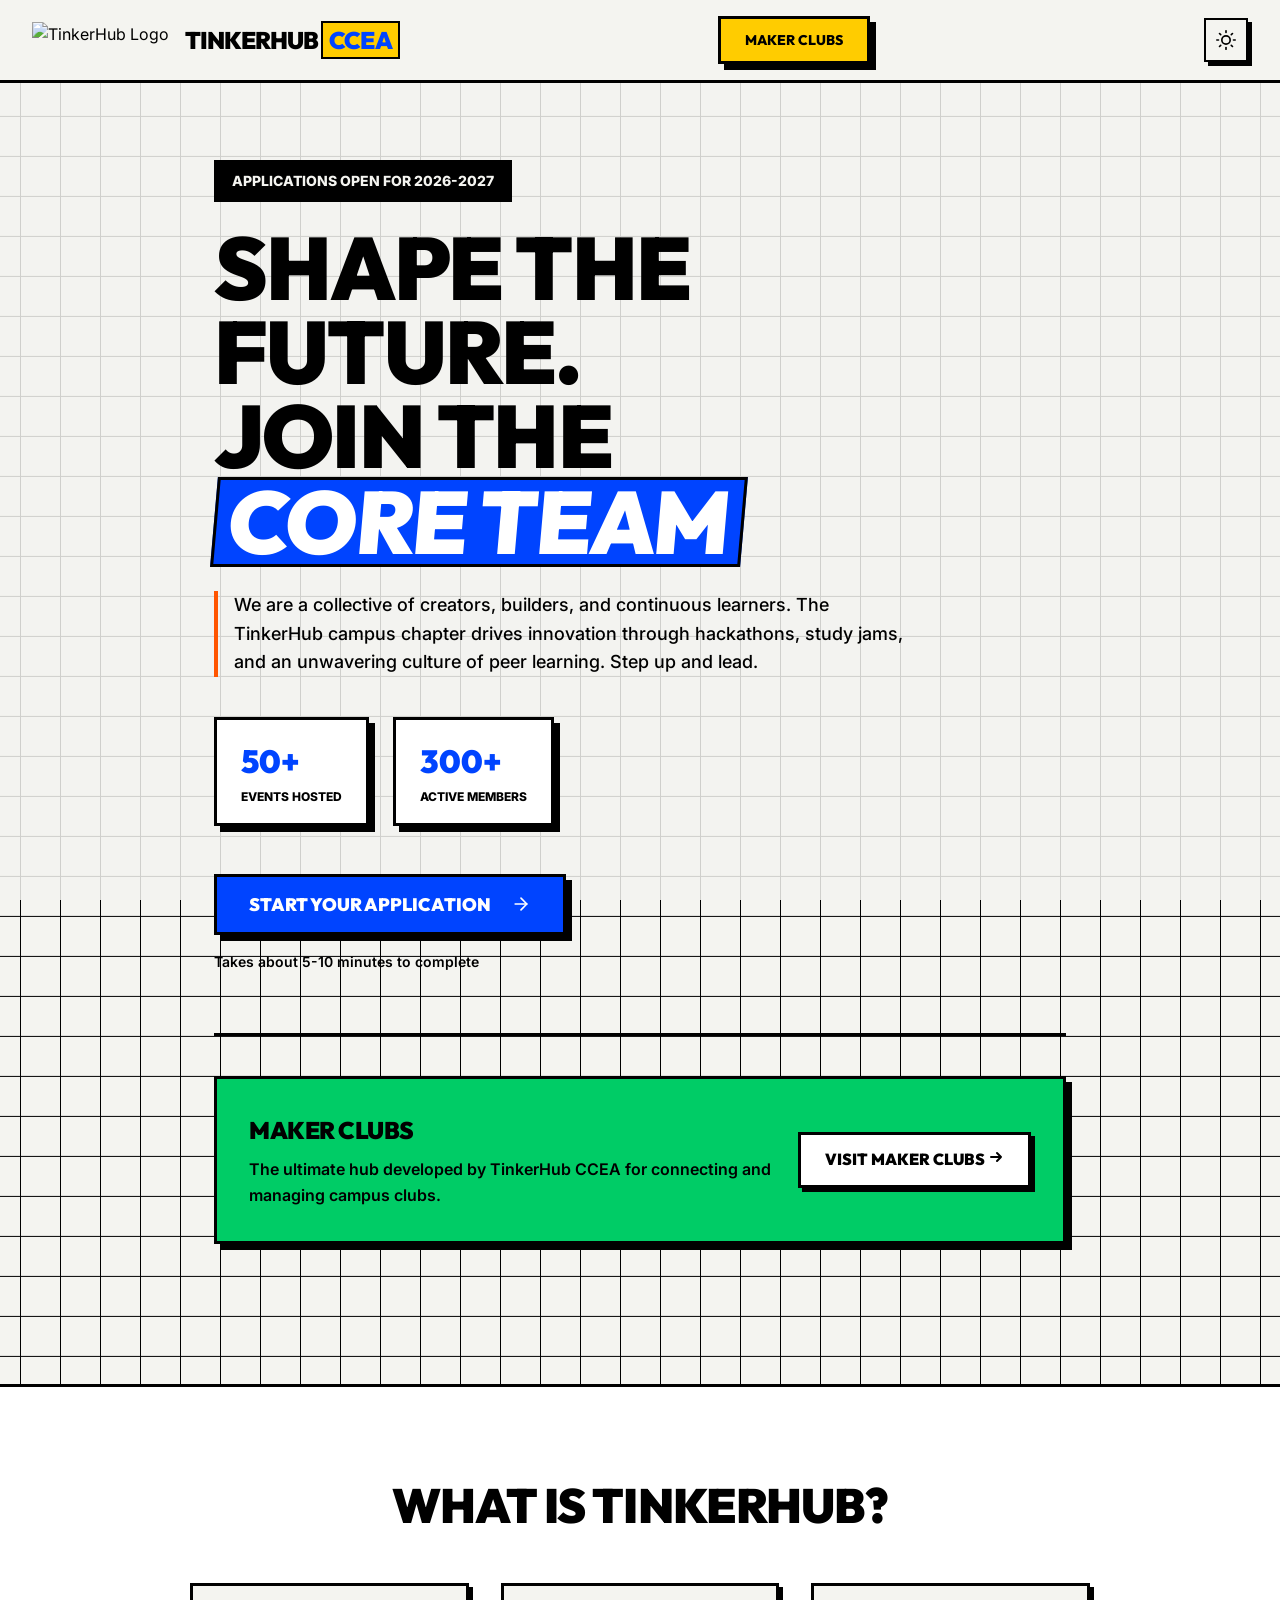
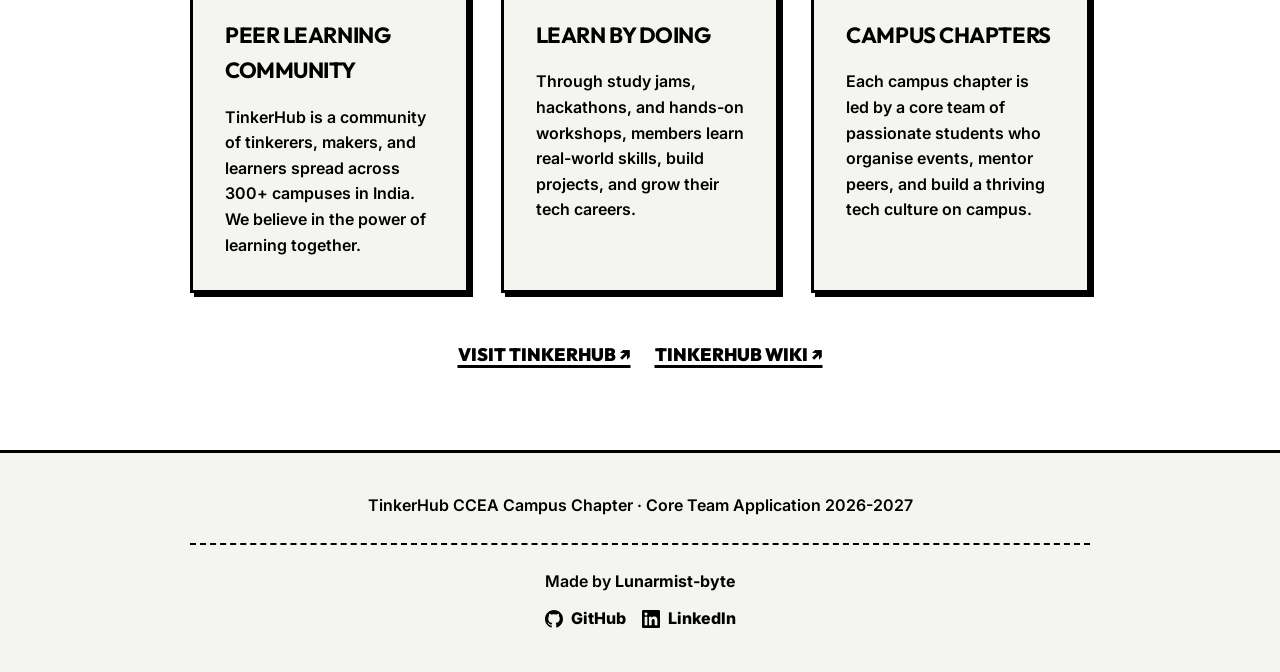
==== index.html @ f21246f1 "Add detailed video questions to UI and fix empty field backend rejection" ====
<!DOCTYPE html>
<html lang="en">
<head>
    <meta charset="UTF-8">
    <meta name="viewport" content="width=device-width, initial-scale=1.0">
    <title>TinkerHub Core Team Application 2026-2027</title>
    <meta name="description" content="Apply for the TinkerHub CCEA Campus Chapter Core Team 2026-2027. Join the celebration of learning as a Learning Coordinator, Women In Tech Lead, or Outreach Lead.">
    <link rel="preconnect" href="https://fonts.googleapis.com">
    <link rel="preconnect" href="https://fonts.gstatic.com" crossorigin>
    <link href="https://fonts.googleapis.com/css2?family=Inter:wght@300;400;500;600;700;800;900&family=Outfit:wght@300;400;500;600;700;800;900&display=swap" rel="stylesheet">
    <link rel="stylesheet" href="style.css">
    <link rel="icon" href="https://wiki.tinkerhub.org/~gitbook/image?url=https%3A%2F%2F2266220085-files.gitbook.io%2F%7E%2Ffiles%2Fv0%2Fb%2Fgitbook-x-prod.appspot.com%2Fo%2Fcollections%252FTdWqDlKNp4TWX9nwmWt2%252Ficon%252FRPw4X0gyIylOz879Kcnc%252FTinkerHub%2520Logo.png%3Falt%3Dmedia%26token%3Db8dc1b07-5b9d-43ee-8c0d-82051d8dd78b&width=48&height=48&sign=4fd618e6&sv=2" type="image/png">
</head>
<body>
        
    

        <nav class="navbar">
        <div class="nav-brand">
            <img src="https://wiki.tinkerhub.org/~gitbook/image?url=https%3A%2F%2F2266220085-files.gitbook.io%2F%7E%2Ffiles%2Fv0%2Fb%2Fgitbook-x-prod.appspot.com%2Fo%2Fcollections%252FTdWqDlKNp4TWX9nwmWt2%252Ficon%252FRPw4X0gyIylOz879Kcnc%252FTinkerHub%2520Logo.png%3Falt%3Dmedia%26token%3Db8dc1b07-5b9d-43ee-8c0d-82051d8dd78b&width=120&height=120&sign=4fd618e6&sv=2" alt="TinkerHub Logo" height="36">
            <span class="nav-title">TinkerHub <span class="nav-subtitle">CCEA</span></span>
        </div>
        <a href="https://maker-clubs.netlify.app" target="_blank" class="nav-cta">
            
            Maker Clubs
        </a>
        <button class="theme-toggle" id="themeToggle" aria-label="Toggle dark mode">
            <svg class="sun-icon" viewBox="0 0 24 24" fill="none" stroke="currentColor" stroke-width="2" stroke-linecap="round" stroke-linejoin="round"><circle cx="12" cy="12" r="5"></circle><line x1="12" y1="1" x2="12" y2="3"></line><line x1="12" y1="21" x2="12" y2="23"></line><line x1="4.22" y1="4.22" x2="5.64" y2="5.64"></line><line x1="18.36" y1="18.36" x2="19.78" y2="19.78"></line><line x1="1" y1="12" x2="3" y2="12"></line><line x1="21" y1="12" x2="23" y2="12"></line><line x1="4.22" y1="19.78" x2="5.64" y2="18.36"></line><line x1="18.36" y1="5.64" x2="19.78" y2="4.22"></line></svg>
            <svg class="moon-icon" viewBox="0 0 24 24" fill="none" stroke="currentColor" stroke-width="2" stroke-linecap="round" stroke-linejoin="round" style="display:none;"><path d="M21 12.79A9 9 0 1 1 11.21 3 7 7 0 0 0 21 12.79z"></path></svg>
        </button>
    </nav>

        <main class="main-container">
                <section class="hero-section" id="hero">
            <div class="hero-badge">Applications Open for 2026-2027</div>
            <h1 class="hero-title">
                Shape the Future.<br>Join the <span class="gradient-text">Core Team</span>
            </h1>
            <p class="hero-description">
                We are a collective of creators, builders, and continuous learners. The TinkerHub campus chapter drives innovation through hackathons, study jams, and an unwavering culture of peer learning. Step up and lead.
            </p>
            <div class="hero-stats">
                <div class="stat-item">
                    <span class="stat-number">50+</span>
                    <span class="stat-label">Events Hosted</span>
                </div>
                <div class="stat-item">
                    <span class="stat-number">300+</span>
                    <span class="stat-label">Active Members</span>
                </div>
                
            </div>
            <button class="btn-primary hero-cta" onclick="startApplication()">
                
                Start Your Application
                <svg width="20" height="20" viewBox="0 0 24 24" fill="none" stroke="currentColor" stroke-width="2" stroke-linecap="round" stroke-linejoin="round" style="margin-left: 8px;"><line x1="5" y1="12" x2="19" y2="12"></line><polyline points="12 5 19 12 12 19"></polyline></svg>
            </button>
            <p class="hero-note">Takes about 5-10 minutes to complete</p>
        </section>

                <section class="maker-clubs-banner" id="makerBanner">
            
            <div class="banner-content">
                
                <div class="banner-text">
                    <h3>Maker Clubs</h3>
                    <p>The ultimate hub developed by TinkerHub CCEA for connecting and managing campus clubs.</p>
                </div>
                <a href="https://maker-clubs.netlify.app" target="_blank" class="banner-btn">
                    Visit Maker Clubs
                    <svg width="16" height="16" viewBox="0 0 16 16" fill="none"><path d="M3 8h10M9 4l4 4-4 4" stroke="currentColor" stroke-width="2" stroke-linecap="round" stroke-linejoin="round"/></svg>
                </a>
            </div>
        </section>

                <div class="form-container" id="formContainer" style="display: none;">
                        <div class="progress-wrapper">
                <div class="progress-bar">
                    <div class="progress-fill" id="progressFill"></div>
                </div>
                <div class="progress-steps" id="progressSteps"></div>
            </div>

                        <div class="form-step active" id="step-general">
                <div class="step-header">
                    <div class="step-number">01</div>
                    <div>
                        <h2 class="step-title">General Information</h2>
                        <p class="step-desc">Provide your personal details to get started</p>
                    </div>
                </div>
                <div class="form-card">
                    <div class="form-group">
                        <label for="fullName" class="form-label">Full Name <span class="required">*</span></label>
                        <input type="text" id="fullName" class="form-input" placeholder="YOUR FULL NAME IN CAPITALS" style="text-transform: uppercase" required>
                        <span class="input-hint">Please enter in CAPITALS</span>
                    </div>

                    <div class="form-group">
                        <label class="form-label">Current Year <span class="required">*</span></label>
                        <div class="radio-group" id="yearGroup">
                            <label class="radio-card">
                                <input type="radio" name="currentYear" value="2nd year">
                                <span class="radio-display">
                                    <span class="radio-dot"></span>
                                    2nd Year
                                </span>
                            </label>
                            <label class="radio-card">
                                <input type="radio" name="currentYear" value="3rd year">
                                <span class="radio-display">
                                    <span class="radio-dot"></span>
                                    3rd Year
                                </span>
                            </label>
                            <label class="radio-card">
                                <input type="radio" name="currentYear" value="4th year">
                                <span class="radio-display">
                                    <span class="radio-dot"></span>
                                    4th Year
                                </span>
                            </label>
                        </div>
                    </div>

                    <div class="form-group">
                        <label class="form-label">Department <span class="required">*</span></label>
                        <div class="select-wrapper">
                            <select id="department" class="form-select" required>
                                <option value="">Select your department</option>
                                <option value="Civil Engineering">Civil Engineering</option>
                                <option value="Computer Science and Engineering">Computer Science and Engineering</option>
                                <option value="Computer Science and Business  System">Computer Science and Business System</option>
                                <option value="Electronics and Communication Engineering">Electronics and Communication Engineering</option>
                                <option value="Electrical and Electronics Engineering">Electrical and Electronics Engineering</option>
                                <option value="Mechanical Engineering">Mechanical Engineering</option>
                                <option value="Electrical and Computer Engineering">Electrical and Computer Engineering</option>
                            </select>
                        </div>
                    </div>

                    <div class="form-row">
                        <div class="form-group">
                            <label for="contactNo" class="form-label">WhatsApp Number <span class="required">*</span></label>
                            <input type="tel" id="contactNo" class="form-input" placeholder="+91 XXXXXXXXXX" required>
                        </div>
                        <div class="form-group">
                            <label for="contactMail" class="form-label">Official Email <span class="required">*</span></label>
                            <input type="email" id="contactMail" class="form-input" placeholder="your.email@college.edu" required>
                        </div>
                    </div>

                    <div class="form-group">
                        <label for="github" class="form-label">GitHub or Portfolio Link (Outreach-works) <span class="required">*</span></label>
                        <input type="url" id="github" class="form-input" placeholder="https://github.com/yourusername" required>
                    </div>
                </div>
                <div class="step-actions">
                    <div></div>
                    <button class="btn-primary" onclick="goToRoleSelect()">
                        Continue
                        <span class="btn-arrow">→</span>
                    </button>
                </div>
            </div>

                        <div class="form-step" id="step-role">
                <div class="step-header">
                    <div class="step-number">02</div>
                    <div>
                        <h2 class="step-title">Choose Your Role</h2>
                        <p class="step-desc">Identify where you can make the most impact</p>
                    </div>
                </div>
                <div class="roles-grid">
                    <div class="role-card" data-role="Learning Coordinator" onclick="selectRole(this)">
                        
                        <h3 class="role-name">Learning Coordinator</h3>
                        <p class="role-desc">Lead study jams, mentor peers through hands-on sessions, and build a culture of peer learning on campus.</p>
                        <ul class="role-duties">
                            <li>Organise study jams & workshops</li>
                            <li>Mentor students in tech stacks</li>
                            <li>Support learners who fall behind</li>
                        </ul>
                        <div class="role-select-indicator">
                            <span class="checkmark">✓</span> Selected
                        </div>
                    </div>
                    <div class="role-card" data-role="Women In Tech (WIT) Lead(Only for females)" onclick="selectRole(this)">
                        
                        <h3 class="role-name">Women In Tech Lead</h3>
                        <p class="role-desc">Champion diversity, lead WIT initiatives, and create supportive spaces for women and marginalized genders in tech.</p>
                        <ul class="role-duties">
                            <li>Lead Women in Tech events</li>
                            <li>Organise peer learning sessions</li>
                            <li>Build inclusive tech culture</li>
                        </ul>
                        <span class="role-tag">For Female Candidates</span>
                        <div class="role-select-indicator">
                            <span class="checkmark">✓</span> Selected
                        </div>
                    </div>
                    <div class="role-card" data-role="Outreach Lead" onclick="selectRole(this)">
                        
                        <h3 class="role-name">Outreach Lead</h3>
                        <p class="role-desc">Drive branding, manage social media, create campaigns, and build TinkerHub's presence on campus and beyond.</p>
                        <ul class="role-duties">
                            <li>Manage content & promotions</li>
                            <li>Build & lead outreach team</li>
                            <li>Design campaigns & posters</li>
                        </ul>
                        <div class="role-select-indicator">
                            <span class="checkmark">✓</span> Selected
                        </div>
                    </div>
                </div>
                <div class="step-actions">
                    <button class="btn-secondary" onclick="goToStep('step-general')">
                        <span class="btn-arrow">←</span> Back
                    </button>
                    <button class="btn-primary" id="roleNextBtn" onclick="goToRoleQuestions()" disabled>
                        Continue to Questions
                        <span class="btn-arrow">→</span>
                    </button>
                </div>
            </div>

                        <div class="form-step" id="step-lc">
                <div class="step-header">
                    <div class="step-number">03</div>
                    <div>
                        <h2 class="step-title">Learning Coordinator</h2>
                        <p class="step-desc">Detail your technical expertise and approach</p>
                    </div>
                </div>
                <div class="form-card">
                    <div class="info-banner" style="display: block;">
                        <div>
                            <strong>Video Introduction Required (3-5 minutes)</strong>
                            <p style="margin-top: 0.5rem; margin-bottom: 0.5rem;">Submit a single video where you introduce yourself and respond to the following questions (All Questions are Mandatory):</p>
                            <ul style="margin-left: 1.5rem; line-height: 1.6;">
                                <li>Why do you want to be part of the TinkerHub Core Team?</li>
                                <li>Tell us about a time you took initiative in your campus or community.</li>
                                <li>How do you plan to balance this role with your academics and other commitments?</li>
                                <li>Propose a sample Study Jam or learning series you'd like to run in your campus.</li>
                                <li>How would you support students who feel left out or behind in tech?</li>
                            </ul>
                        </div>
                    </div>
                    <div class="form-group">
                        <label for="lcVideo" class="form-label">Video Link <span class="required">*</span></label>
                        <input type="url" id="lcVideo" class="form-input" placeholder="https://drive.google.com/... or YouTube link" required>
                        <span class="input-hint">Upload to Google Drive or YouTube and paste the link</span>
                    </div>
                    <div class="form-group">
                        <label for="lcTech" class="form-label">Tech Stacks & Mentoring <span class="required">*</span></label>
                        <textarea id="lcTech" class="form-textarea" rows="5" placeholder="Which programming languages, tech stacks, frameworks or tools do you have experience with? Would you be confident mentoring others through study jams on these?" required></textarea>
                    </div>
                </div>
                <div class="step-actions">
                    <button class="btn-secondary" onclick="goToStep('step-role')">
                        <span class="btn-arrow">←</span> Back
                    </button>
                    <button class="btn-primary" onclick="finishRoleQuestions('lc')">
                        Continue
                        <span class="btn-arrow">→</span>
                    </button>
                </div>
            </div>

                        <div class="form-step" id="step-wit">
                <div class="step-header">
                    <div class="step-number">03</div>
                    <div>
                        <h2 class="step-title">Women In Tech Lead</h2>
                        <p class="step-desc">Outline your initiatives for inclusive tech</p>
                    </div>
                </div>
                <div class="form-card">
                    <div class="info-banner" style="display: block;">
                        <div>
                            <strong>Video Introduction Required (3-5 minutes)</strong>
                            <p style="margin-top: 0.5rem; margin-bottom: 0.5rem;">Submit a single video where you introduce yourself and respond to the following questions (All Questions are Mandatory):</p>
                            <ul style="margin-left: 1.5rem; line-height: 1.6;">
                                <li>Why do you want to be part of the TinkerHub Core Team?</li>
                                <li>Tell us about a time you took initiative in your campus or community.</li>
                                <li>How do you plan to balance this role with your academics and other commitments?</li>
                                <li>What challenges do women and marginalized genders face in your campus tech spaces?</li>
                                <li>Share one initiative or event you'd like to run to support them.</li>
                            </ul>
                        </div>
                    </div>
                    <div class="form-group">
                        <label for="witVideo" class="form-label">Video Link <span class="required">*</span></label>
                        <input type="url" id="witVideo" class="form-input" placeholder="https://drive.google.com/... or YouTube link" required>
                    </div>
                    <div class="form-group">
                        <label for="witTech" class="form-label">Programming Languages & Mentoring <span class="required">*</span></label>
                        <textarea id="witTech" class="form-textarea" rows="5" placeholder="Which programming languages are you familiar with? Would you be confident mentoring others through peer learning sessions?" required></textarea>
                    </div>
                    <div class="form-group">
                        <label for="witOpenMic" class="form-label">O-Pen Mic Experience <span class="required">*</span></label>
                        <textarea id="witOpenMic" class="form-textarea" rows="4" placeholder="Were you a part of the previous O-Pen Mic event? If yes, what would you improve or do differently this time, and why?" required></textarea>
                    </div>
                </div>
                <div class="step-actions">
                    <button class="btn-secondary" onclick="goToStep('step-role')">
                        <span class="btn-arrow">←</span> Back
                    </button>
                    <button class="btn-primary" onclick="finishRoleQuestions('wit')">
                        Continue
                        <span class="btn-arrow">→</span>
                    </button>
                </div>
            </div>

                        <div class="form-step" id="step-outreach">
                <div class="step-header">
                    <div class="step-number">03</div>
                    <div>
                        <h2 class="step-title">Outreach Lead</h2>
                        <p class="step-desc">Demonstrate your ability to build and engage communities</p>
                    </div>
                </div>
                <div class="form-card">
                    <div class="info-banner" style="display: block;">
                        <div>
                            <strong>Video Introduction Required (3-5 minutes)</strong>
                            <p style="margin-top: 0.5rem; margin-bottom: 0.5rem;">Submit a single video where you introduce yourself and respond to the following questions (All Questions are Mandatory):</p>
                            <ul style="margin-left: 1.5rem; line-height: 1.6;">
                                <li>Why do you want to be part of the TinkerHub Core Team?</li>
                                <li>Tell us about a time you took initiative in your campus or community.</li>
                                <li>How do you plan to balance this role with your academics and other commitments?</li>
                                <li>Share one campaign or poster idea to bring new members into the community.</li>
                                <li>How would you explain TinkerHub to someone who's never heard of it?</li>
                            </ul>
                        </div>
                    </div>
                    <div class="form-group">
                        <label for="outreachVideo" class="form-label">Video Link <span class="required">*</span></label>
                        <input type="url" id="outreachVideo" class="form-input" placeholder="https://drive.google.com/... or YouTube link" required>
                    </div>
                    <div class="form-group">
                        <label for="outreachTeam" class="form-label">Team Building & Management <span class="required">*</span></label>
                        <textarea id="outreachTeam" class="form-textarea" rows="5" placeholder="As an Outreach Lead, you'll have a small team. How would you build and manage this team effectively?" required></textarea>
                    </div>
                    <div class="form-group">
                        <label for="outreachTools" class="form-label">Design & Media Tools <span class="required">*</span></label>
                        <textarea id="outreachTools" class="form-textarea" rows="4" placeholder="What design and media tools have you used before? List the ones you're comfortable working with." required></textarea>
                    </div>
                </div>
                <div class="step-actions">
                    <button class="btn-secondary" onclick="goToStep('step-role')">
                        <span class="btn-arrow">←</span> Back
                    </button>
                    <button class="btn-primary" onclick="finishRoleQuestions('outreach')">
                        Continue
                        <span class="btn-arrow">→</span>
                    </button>
                </div>
            </div>

                        <div class="form-step" id="step-another">
                <div class="step-header">
                    <div class="step-number">05</div>
                    <div>
                        <h2 class="step-title">Apply for Another Role?</h2>
                        <p class="step-desc">You can apply for multiple positions</p>
                    </div>
                </div>
                <div class="form-card another-role-card">
                    
                    <p class="another-role-text">You've completed the <strong id="completedRoleName"></strong> section. Want to apply for another role as well?</p>
                    <div class="another-role-remaining" id="remainingRoles"></div>
                    <div class="another-role-actions">
                        <button class="btn-secondary" onclick="skipToCommitment()">
                            No, continue to final step →
                        </button>
                        <button class="btn-primary" id="anotherRoleBtn" onclick="applyForAnother()">
                            Yes, apply for another role
                        </button>
                    </div>
                </div>
            </div>

                        <div class="form-step" id="step-commitment">
                <div class="step-header">
                    <div class="step-number">04</div>
                    <div>
                        <h2 class="step-title">Time & Commitment</h2>
                        <p class="step-desc">Confirm your availability to fulfill the responsibilities</p>
                    </div>
                </div>
                <div class="form-card">
                    <div class="form-group">
                        <label class="form-label">Travel & Event Commitment <span class="required">*</span></label>
                        <p class="field-description">TinkerHub activities include travel to camps, events, and training sessions — sometimes on weekends or during semester breaks. Will you be able to commit to this?</p>
                        <div class="radio-group vertical">
                            <label class="radio-card">
                                <input type="radio" name="travelCommitment" value="Yes, I am fully available for travel and events" required>
                                <span class="radio-display">
                                    <span class="radio-dot"></span>
                                    Yes, I am fully available for travel and events
                                </span>
                            </label>
                            <label class="radio-card">
                                <input type="radio" name="travelCommitment" value="I may have some constraints but I will try my best">
                                <span class="radio-display">
                                    <span class="radio-dot"></span>
                                    I may have some constraints but I will try my best
                                </span>
                            </label>
                            <label class="radio-card">
                                <input type="radio" name="travelCommitment" value="Not sure yet - I'd like to discuss more">
                                <span class="radio-display">
                                    <span class="radio-dot"></span>
                                    Not sure yet — I'd like to discuss more
                                </span>
                            </label>
                        </div>
                    </div>

                    <div class="form-group">
                        <label class="checkbox-card">
                            <input type="checkbox" id="acknowledgment" required>
                            <span class="checkbox-display">
                                <span class="checkbox-box">
                                    <svg viewBox="0 0 12 10" fill="none"><path d="M1 5L4.5 8.5L11 1" stroke="currentColor" stroke-width="2" stroke-linecap="round" stroke-linejoin="round"/></svg>
                                </span>
                                <span>I understand that being in the core team requires consistent involvement and may include attending external camps/events as part of my role.</span>
                            </span>
                        </label>
                    </div>
                </div>
                <div class="step-actions">
                    <button class="btn-secondary" onclick="goBack()">
                        <span class="btn-arrow">←</span> Back
                    </button>
                    <button class="btn-primary btn-submit" onclick="submitForm()">
                        
                        Submit Application
                    </button>
                </div>
            </div>

                        <div class="form-step" id="step-loading" style="display: none;">
                <div class="loading-container">
                    <div class="loading-spinner"></div>
                    <h2>Submitting your application...</h2>
                    <p>Please wait while we connect with the form.</p>
                </div>
            </div>

                        <div class="form-step" id="step-success" style="display: none;">
                <div class="success-container">
                    <div class="success-icon" id="successConfetti"><svg width="48" height="48" viewBox="0 0 24 24" fill="none" stroke="currentColor" stroke-width="2" stroke-linecap="round" stroke-linejoin="round"><path d="M22 11.08V12a10 10 0 1 1-5.93-9.14"></path><polyline points="22 4 12 14.01 9 11.01"></polyline></svg></div>
                    <h2 class="success-title">Application Submitted!</h2>
                    <p class="success-text">Your application for the TinkerHub Core Team has been submitted successfully. We'll review your application and get back to you soon.</p>
                    <div class="success-cta-card">
                        
                        <h3>Maker Clubs</h3>
                        <p>The ultimate hub developed by TinkerHub CCEA for connecting and managing campus clubs.</p>
                        <a href="https://maker-clubs.netlify.app" target="_blank" class="btn-primary success-btn">
                            Explore Maker Clubs Platform
                            <span class="btn-arrow">→</span>
                        </a>
                        <br><br>
                        <button class="btn-secondary success-btn" id="anotherRoleBtn" onclick="applyForAnotherRole()">
                            Apply for Another Role
                        </button>
                    </div>
                </div>
            </div>
        </div>
    </main>

        <section class="about-section" id="aboutSection">
        <div class="about-container">
            <h2 class="about-title">What is TinkerHub?</h2>
            <div class="about-grid">
                <div class="about-card">
                    
                    <h3>Peer Learning Community</h3>
                    <p>TinkerHub is a community of tinkerers, makers, and learners spread across 300+ campuses in India. We believe in the power of learning together.</p>
                </div>
                <div class="about-card">
                    
                    <h3>Learn by Doing</h3>
                    <p>Through study jams, hackathons, and hands-on workshops, members learn real-world skills, build projects, and grow their tech careers.</p>
                </div>
                <div class="about-card">
                    
                    <h3>Campus Chapters</h3>
                    <p>Each campus chapter is led by a core team of passionate students who organise events, mentor peers, and build a thriving tech culture on campus.</p>
                </div>
            </div>
            <div class="about-links">
                <a href="https://tinkerhub.org" target="_blank" class="about-link">Visit TinkerHub ↗</a>
                <a href="https://wiki.tinkerhub.org" target="_blank" class="about-link">TinkerHub Wiki ↗</a>
            </div>
        </div>
    </section>

        <footer class="footer">
        <div class="footer-content">
            <p class="footer-text">TinkerHub CCEA Campus Chapter · Core Team Application 2026-2027</p>
            <div class="footer-credit">
                <p>Made by <strong>Lunarmist-byte</strong></p>
                <div class="footer-links">
                    <a href="https://github.com/Lunarmist-byte" target="_blank" class="footer-link">
                        <svg viewBox="0 0 24 24" width="18" height="18" fill="currentColor"><path d="M12 0c-6.626 0-12 5.373-12 12 0 5.302 3.438 9.8 8.207 11.387.599.111.793-.261.793-.577v-2.234c-3.338.726-4.033-1.416-4.033-1.416-.546-1.387-1.333-1.756-1.333-1.756-1.089-.745.083-.729.083-.729 1.205.084 1.839 1.237 1.839 1.237 1.07 1.834 2.807 1.304 3.492.997.107-.775.418-1.305.762-1.604-2.665-.305-5.467-1.334-5.467-5.931 0-1.311.469-2.381 1.236-3.221-.124-.303-.535-1.524.117-3.176 0 0 1.008-.322 3.301 1.23.957-.266 1.983-.399 3.003-.404 1.02.005 2.047.138 3.006.404 2.291-1.552 3.297-1.23 3.297-1.23.653 1.653.242 2.874.118 3.176.77.84 1.235 1.911 1.235 3.221 0 4.609-2.807 5.624-5.479 5.921.43.372.823 1.102.823 2.222v3.293c0 .319.192.694.801.576 4.765-1.589 8.199-6.086 8.199-11.386 0-6.627-5.373-12-12-12z"/></svg>
                        GitHub
                    </a>
                    <a href="https://www.linkedin.com/in/amal-s-kumar-ba69a1290/" target="_blank" class="footer-link">
                        <svg viewBox="0 0 24 24" width="18" height="18" fill="currentColor"><path d="M20.447 20.452h-3.554v-5.569c0-1.328-.027-3.037-1.852-3.037-1.853 0-2.136 1.445-2.136 2.939v5.667H9.351V9h3.414v1.561h.046c.477-.9 1.637-1.85 3.37-1.85 3.601 0 4.267 2.37 4.267 5.455v6.286zM5.337 7.433c-1.144 0-2.063-.926-2.063-2.065 0-1.138.92-2.063 2.063-2.063 1.14 0 2.064.925 2.064 2.063 0 1.139-.925 2.065-2.064 2.065zm1.782 13.019H3.555V9h3.564v11.452zM22.225 0H1.771C.792 0 0 .774 0 1.729v20.542C0 23.227.792 24 1.771 24h20.451C23.2 24 24 23.227 24 22.271V1.729C24 .774 23.2 0 22.222 0h.003z"/></svg>
                        LinkedIn
                    </a>
                </div>
            </div>
        </div>
    </footer>

        <iframe id="hiddenFrame" name="hiddenFrame" style="display: none;"></iframe>

    <script src="script.js?v=5"></script>
</body>
</html>
---- style.css ----
*, *::before, *::after {
    margin: 0;
    padding: 0;
    box-sizing: border-box;
}

:root {
    --bg-main: #f4f4f0;
    --text-main: #000000;
    --primary: #f0f0f0; /* Offwhite cards */
    --accent-blue: #0044ff;
    --accent-yellow: #ffcc00;
    --accent-orange: #ff5500;
    --accent-green: #00cc66;
    --border-color: #000000;
    --border-width: 3px;
    --shadow-solid: 6px 6px 0px 0px #000000;
    --shadow-solid-hover: 2px 2px 0px 0px #000000;
    --shadow-solid-focus: 0px 0px 0px 0px #000000;
    --radius: 0px; /* Brutalism typically uses 0px or very small radius */
    --transition: 0.2s cubic-bezier(0.25, 0.8, 0.25, 1);
}

html {
    scroll-behavior: smooth;
}

body {
    font-family: 'Inter', -apple-system, BlinkMacSystemFont, sans-serif;
    background-color: var(--bg-main);
    background-image: 
        linear-gradient(var(--border-color) 1px, transparent 1px),
        linear-gradient(90deg, var(--border-color) 1px, transparent 1px);
    background-size: 40px 40px;
    background-position: center center;
    color: var(--text-main);
    line-height: 1.6;
    min-height: 100vh;
    overflow-x: hidden;
}

/* Background grid overlay to soften the lines */
body::before {
    content: '';
    position: fixed;
    top: 0; left: 0; right: 0; bottom: 0;
    background: rgba(244, 244, 240, 0.85);
    z-index: -1;
}

h1, h2, h3, h4, h5, h6 {
    font-family: 'Outfit', sans-serif;
    color: var(--text-main);
    text-transform: uppercase;
    letter-spacing: -0.02em;
}

/* ===== Navbar ===== */
.navbar {
    position: fixed;
    top: 0; left: 0; right: 0;
    z-index: 100;
    display: flex;
    justify-content: space-between;
    align-items: center;
    padding: 16px 32px;
    background: var(--bg-main);
    border-bottom: var(--border-width) solid var(--border-color);
}

.nav-brand {
    display: flex;
    align-items: center;
    gap: 16px;
}

.nav-logo {
    display: flex;
    align-items: center;
    justify-content: center;
}

.nav-title {
    font-family: 'Outfit', sans-serif;
    font-weight: 900;
    font-size: 24px;
    text-transform: uppercase;
    letter-spacing: -0.04em;
}

.nav-subtitle {
    color: var(--accent-blue);
    background: var(--accent-yellow);
    padding: 2px 6px;
    border: 2px solid var(--border-color);
}

.nav-cta {
    display: inline-flex;
    align-items: center;
    gap: 8px;
    padding: 10px 24px;
    background: var(--accent-yellow);
    border: var(--border-width) solid var(--border-color);
    box-shadow: var(--shadow-solid);
    color: var(--text-main);
    font-size: 14px;
    font-weight: 800;
    font-family: 'Outfit', sans-serif;
    text-decoration: none;
    text-transform: uppercase;
    transition: all var(--transition);
}

.nav-cta:hover {
    transform: translate(4px, 4px);
    box-shadow: var(--shadow-solid-hover);
}

/* ===== Main Container ===== */
.main-container {
    position: relative;
    z-index: 1;
    max-width: 900px;
    margin: 0 auto;
    padding: 120px 24px 80px;
}

/* ===== Hero Section ===== */
.hero-section {
    text-align: left;
    padding: 40px 0 60px;
    border-bottom: var(--border-width) solid var(--border-color);
    margin-bottom: 40px;
}

.hero-badge {
    display: inline-block;
    padding: 8px 16px;
    background: var(--text-main);
    color: var(--bg-main);
    font-weight: 800;
    font-size: 14px;
    text-transform: uppercase;
    margin-bottom: 24px;
    border: 2px solid var(--border-color);
}

.hero-title {
    font-size: clamp(3rem, 8vw, 5.5rem);
    font-weight: 900;
    line-height: 0.95;
    margin-bottom: 24px;
}

.gradient-text {
    background: var(--accent-blue);
    color: white;
    padding: 0 12px;
    display: inline-block;
    transform: skew(-5deg);
    border: var(--border-width) solid var(--border-color);
}

.hero-description {
    font-size: 18px;
    font-weight: 500;
    max-width: 700px;
    margin-bottom: 40px;
    line-height: 1.6;
    border-left: 4px solid var(--accent-orange);
    padding-left: 16px;
}

.hero-stats {
    display: flex;
    flex-wrap: wrap;
    gap: 24px;
    margin-bottom: 48px;
}

.stat-item {
    background: white;
    border: var(--border-width) solid var(--border-color);
    box-shadow: var(--shadow-solid);
    padding: 16px 24px;
    display: flex;
    flex-direction: column;
}

.stat-number {
    font-family: 'Outfit', sans-serif;
    font-size: 32px;
    font-weight: 900;
    color: var(--accent-blue);
}

.stat-label {
    font-size: 12px;
    font-weight: 800;
    text-transform: uppercase;
}

.hero-cta {
    font-size: 20px;
    padding: 20px 40px;
    background: var(--accent-blue);
    color: white;
    border: var(--border-width) solid var(--border-color);
    box-shadow: 8px 8px 0px 0px var(--border-color);
    font-family: 'Outfit', sans-serif;
    font-weight: 900;
    text-transform: uppercase;
    cursor: pointer;
    transition: all var(--transition);
    display: inline-flex;
    align-items: center;
    gap: 12px;
}

.hero-cta:hover {
    transform: translate(4px, 4px);
    box-shadow: 4px 4px 0px 0px var(--border-color);
}

.hero-note {
    font-size: 14px;
    font-weight: 600;
    margin-top: 16px;
    display: block;
}

/* ===== Roles Overview ===== */
.roles-overview {
    margin-bottom: 60px;
}

.roles-header {
    margin-bottom: 32px;
}

.section-title {
    font-size: 40px;
    font-weight: 900;
    margin-bottom: 8px;
    display: inline-block;
    background: var(--accent-yellow);
    padding: 0 12px;
    border: var(--border-width) solid var(--border-color);
    box-shadow: 4px 4px 0px 0px var(--border-color);
}

.section-subtitle {
    font-size: 18px;
    font-weight: 600;
}

.roles-grid-main {
    display: grid;
    grid-template-columns: repeat(auto-fit, minmax(250px, 1fr));
    gap: 24px;
}

.role-card-main {
    background: white;
    border: var(--border-width) solid var(--border-color);
    box-shadow: var(--shadow-solid);
    padding: 24px;
    transition: all var(--transition);
}

.role-card-main:hover {
    transform: translate(-4px, -4px);
    box-shadow: 10px 10px 0px 0px var(--border-color);
}

.role-main-icon {
    width: 48px;
    height: 48px;
    background: var(--text-main);
    color: var(--bg-main);
    display: flex;
    align-items: center;
    justify-content: center;
    margin-bottom: 20px;
    border: 2px solid var(--border-color);
}

.role-main-icon svg {
    width: 24px;
    height: 24px;
}

.role-card-main h3 {
    font-size: 22px;
    font-weight: 900;
    margin-bottom: 12px;
}

.role-card-main p {
    font-size: 15px;
    font-weight: 500;
}

.role-card-main strong {
    background: var(--accent-orange);
    color: white;
    padding: 2px 6px;
    margin-top: 8px;
    display: inline-block;
}

/* ===== Maker Clubs Banner ===== */
.maker-clubs-banner {
    background: var(--accent-green);
    border: var(--border-width) solid var(--border-color);
    box-shadow: var(--shadow-solid);
    padding: 32px;
    margin-bottom: 60px;
}

.banner-content {
    display: flex;
    align-items: center;
    justify-content: space-between;
    gap: 24px;
    flex-wrap: wrap;
}

.banner-text {
    flex: 1;
}

.banner-text h3 {
    font-size: 24px;
    font-weight: 900;
    margin-bottom: 8px;
}

.banner-text p {
    font-size: 16px;
    font-weight: 600;
}

.banner-btn {
    background: white;
    color: var(--text-main);
    border: var(--border-width) solid var(--border-color);
    box-shadow: 4px 4px 0px 0px var(--border-color);
    padding: 12px 24px;
    font-family: 'Outfit', sans-serif;
    font-weight: 900;
    text-transform: uppercase;
    text-decoration: none;
    transition: all var(--transition);
    white-space: nowrap;
}

.banner-btn:hover {
    transform: translate(2px, 2px);
    box-shadow: 2px 2px 0px 0px var(--border-color);
}

/* ===== Form Progress Bar ===== */
.progress-wrapper {
    margin-bottom: 40px;
    position: sticky;
    top: 70px;
    z-index: 50;
    padding: 16px 0;
    background: var(--bg-main);
    border-bottom: var(--border-width) solid var(--border-color);
}

.progress-bar {
    width: 100%;
    height: 12px;
    background: white;
    border: var(--border-width) solid var(--border-color);
    margin-bottom: 12px;
}

.progress-fill {
    height: 100%;
    background: var(--accent-blue);
    border-right: var(--border-width) solid var(--border-color);
    transition: width 0.3s ease;
}

.progress-steps {
    display: flex;
    justify-content: space-between;
    font-family: 'Outfit', sans-serif;
    font-weight: 800;
    font-size: 12px;
    text-transform: uppercase;
}

/* ===== Form Steps ===== */
.form-step {
    display: none;
}
.form-step.active {
    display: block;
    animation: popIn 0.3s cubic-bezier(0.25, 0.8, 0.25, 1);
}

@keyframes popIn {
    0% { transform: scale(0.98); opacity: 0; }
    100% { transform: scale(1); opacity: 1; }
}

.step-header {
    display: flex;
    align-items: center;
    gap: 16px;
    margin-bottom: 32px;
    background: var(--accent-yellow);
    padding: 16px 24px;
    border: var(--border-width) solid var(--border-color);
    box-shadow: var(--shadow-solid);
}

.step-number {
    font-size: 48px;
    font-weight: 900;
    font-family: 'Outfit', sans-serif;
    color: var(--text-main);
    line-height: 1;
}

.step-title {
    font-size: 28px;
}

.step-desc {
    font-size: 16px;
    font-weight: 600;
}

.form-card {
    background: white;
    border: var(--border-width) solid var(--border-color);
    box-shadow: var(--shadow-solid);
    padding: 40px;
    margin-bottom: 32px;
}

/* ===== Inputs ===== */
.form-group {
    margin-bottom: 32px;
}

.form-label {
    display: block;
    font-family: 'Outfit', sans-serif;
    font-weight: 900;
    font-size: 18px;
    margin-bottom: 12px;
    text-transform: uppercase;
}

.required {
    color: var(--accent-orange);
}

.form-input, .form-textarea, .form-select {
    width: 100%;
    padding: 16px;
    background: var(--bg-main);
    border: var(--border-width) solid var(--border-color);
    font-family: 'Inter', sans-serif;
    font-size: 16px;
    font-weight: 600;
    color: var(--text-main);
    transition: all var(--transition);
}

.form-input:focus, .form-textarea:focus, .form-select:focus {
    outline: none;
    background: white;
    box-shadow: 4px 4px 0px 0px var(--accent-blue);
}

.form-textarea {
    resize: vertical;
    min-height: 120px;
}

.input-hint {
    display: block;
    font-size: 13px;
    font-weight: 600;
    margin-top: 8px;
    color: #555;
}

.form-row {
    display: grid;
    grid-template-columns: 1fr 1fr;
    gap: 24px;
}

/* ===== Radios & Checkboxes ===== */
.radio-group {
    display: flex;
    flex-wrap: wrap;
    gap: 16px;
}

.radio-group.vertical {
    flex-direction: column;
}

.radio-card {
    cursor: pointer;
    flex: 1;
}

.radio-group.vertical .radio-card {
    flex: none;
}

.radio-card input {
    display: none;
}

.radio-display {
    display: flex;
    align-items: center;
    gap: 12px;
    padding: 16px;
    border: var(--border-width) solid var(--border-color);
    background: var(--bg-main);
    font-weight: 700;
    font-size: 16px;
    transition: all var(--transition);
}

.radio-dot {
    width: 24px;
    height: 24px;
    border: var(--border-width) solid var(--border-color);
    background: white;
}

.radio-card input:checked + .radio-display {
    background: var(--accent-blue);
    color: white;
    box-shadow: 4px 4px 0px 0px var(--border-color);
    transform: translate(-2px, -2px);
}

.radio-card input:checked + .radio-display .radio-dot {
    background: var(--accent-yellow);
}

/* Checkboxes */
.checkbox-card {
    cursor: pointer;
    display: block;
}

.checkbox-card input {
    display: none;
}

.checkbox-display {
    display: flex;
    align-items: flex-start;
    gap: 16px;
    padding: 24px;
    border: var(--border-width) solid var(--border-color);
    background: var(--bg-main);
    font-weight: 600;
    font-size: 16px;
    transition: all var(--transition);
}

.checkbox-box {
    width: 28px;
    height: 28px;
    border: var(--border-width) solid var(--border-color);
    background: white;
    flex-shrink: 0;
    display: flex;
    align-items: center;
    justify-content: center;
}

.checkbox-box svg {
    width: 18px;
    height: 18px;
    stroke: var(--text-main);
    stroke-width: 4;
    display: none;
}

.checkbox-card input:checked + .checkbox-display {
    background: var(--accent-yellow);
    box-shadow: 4px 4px 0px 0px var(--border-color);
    transform: translate(-2px, -2px);
}

.checkbox-card input:checked + .checkbox-display .checkbox-box {
    background: var(--accent-blue);
}

.checkbox-card input:checked + .checkbox-display .checkbox-box svg {
    display: block;
    stroke: white;
}

/* ===== Buttons ===== */
.step-actions {
    display: flex;
    justify-content: space-between;
    align-items: center;
    margin-top: 32px;
}

.btn-primary, .btn-secondary {
    padding: 16px 32px;
    font-family: 'Outfit', sans-serif;
    font-size: 18px;
    font-weight: 900;
    text-transform: uppercase;
    border: var(--border-width) solid var(--border-color);
    cursor: pointer;
    transition: all var(--transition);
    display: inline-flex;
    align-items: center;
    gap: 12px;
}

.btn-primary {
    background: var(--accent-blue);
    color: white;
    box-shadow: 6px 6px 0px 0px var(--border-color);
}

.btn-primary:hover {
    transform: translate(2px, 2px);
    box-shadow: 4px 4px 0px 0px var(--border-color);
}

.btn-primary:disabled {
    background: #ccc;
    color: #666;
    box-shadow: none;
    transform: none;
    cursor: not-allowed;
}

.btn-secondary {
    background: white;
    color: var(--text-main);
    box-shadow: 4px 4px 0px 0px var(--border-color);
}

.btn-secondary:hover {
    transform: translate(2px, 2px);
    box-shadow: 2px 2px 0px 0px var(--border-color);
}

/* ===== Role Selection Step ===== */
.roles-grid {
    display: grid;
    grid-template-columns: repeat(3, 1fr);
    gap: 24px;
    margin-bottom: 32px;
}

.role-card {
    background: white;
    border: var(--border-width) solid var(--border-color);
    box-shadow: var(--shadow-solid);
    padding: 32px 24px;
    cursor: pointer;
    transition: all var(--transition);
    position: relative;
}

.role-card:hover {
    transform: translate(-4px, -4px);
    box-shadow: 10px 10px 0px 0px var(--border-color);
}

.role-card.selected {
    background: var(--accent-yellow);
    border-color: var(--border-color);
    box-shadow: inset 0 0 0 4px var(--border-color);
}

.role-card.completed {
    opacity: 0.6;
    background: #e0e0e0;
    pointer-events: none;
    box-shadow: none;
    transform: none;
}

.role-icon {
    font-size: 40px;
    margin-bottom: 16px;
}

.role-name {
    font-size: 22px;
}

.role-duties li {
    font-weight: 600;
}

.role-select-indicator {
    display: none;
    position: absolute;
    top: 16px;
    right: 16px;
    background: var(--text-main);
    color: white;
    font-family: 'Outfit', sans-serif;
    font-weight: 800;
    padding: 4px 12px;
    border: 2px solid var(--border-color);
}

.role-card.selected .role-select-indicator {
    display: block;
}

/* ===== Other Steps ===== */
.info-banner {
    background: var(--accent-green);
    border: var(--border-width) solid var(--border-color);
    padding: 24px;
    margin-bottom: 32px;
    display: flex;
    gap: 16px;
    box-shadow: 4px 4px 0px 0px var(--border-color);
}

.info-banner strong {
    font-family: 'Outfit', sans-serif;
    font-size: 20px;
    text-transform: uppercase;
    display: block;
    margin-bottom: 8px;
}

.info-banner p {
    font-weight: 600;
}

.another-role-card {
    text-align: center;
    padding: 60px 40px;
    background: var(--accent-blue);
    color: white;
}

.another-role-card .another-role-text {
    font-size: 24px;
    font-weight: 800;
    font-family: 'Outfit', sans-serif;
    margin-bottom: 24px;
}

/* Loading & Success */
.loading-container, .success-container {
    text-align: center;
    padding: 80px 24px;
    background: white;
    border: var(--border-width) solid var(--border-color);
    box-shadow: var(--shadow-solid);
}

.loading-spinner {
    width: 64px;
    height: 64px;
    border: 6px solid var(--bg-main);
    border-top-color: var(--accent-blue);
    border-radius: 50%;
    margin: 0 auto 32px;
    animation: spin 1s linear infinite;
}

@keyframes spin { 100% { transform: rotate(360deg); } }

.success-icon {
    margin-bottom: 32px;
    color: var(--accent-green);
}

.success-icon svg {
    width: 80px;
    height: 80px;
}

.success-title {
    font-size: 48px;
    font-weight: 900;
    color: var(--accent-green);
    margin-bottom: 16px;
}

.success-text {
    font-size: 18px;
    font-weight: 600;
    margin-bottom: 40px;
}

.success-cta-card {
    background: var(--accent-yellow);
    border: var(--border-width) solid var(--border-color);
    padding: 32px;
    box-shadow: 6px 6px 0px 0px var(--border-color);
}

.success-cta-card h3 {
    font-size: 24px;
    margin-bottom: 12px;
}

.success-btn {
    margin-top: 24px;
}

/* ===== About Section ===== */
.about-section {
    background: white;
    border-top: var(--border-width) solid var(--border-color);
    border-bottom: var(--border-width) solid var(--border-color);
    padding: 80px 24px;
}

.about-container {
    max-width: 900px;
    margin: 0 auto;
}

.about-title {
    font-size: 48px;
    font-weight: 900;
    margin-bottom: 40px;
    text-align: center;
}

.about-grid {
    display: grid;
    grid-template-columns: repeat(auto-fit, minmax(250px, 1fr));
    gap: 32px;
    margin-bottom: 48px;
}

.about-card {
    border: var(--border-width) solid var(--border-color);
    padding: 32px;
    background: var(--bg-main);
    box-shadow: 4px 4px 0px 0px var(--border-color);
}

.about-card h3 {
    font-size: 22px;
    margin-bottom: 16px;
}

.about-card p {
    font-weight: 600;
}

.about-links {
    text-align: center;
    display: flex;
    justify-content: center;
    gap: 24px;
}

.about-link {
    font-family: 'Outfit', sans-serif;
    font-size: 18px;
    font-weight: 900;
    text-transform: uppercase;
    color: var(--text-main);
    text-decoration: underline;
    text-decoration-thickness: 3px;
    text-underline-offset: 4px;
}

/* ===== Footer ===== */
.footer {
    padding: 40px 24px;
    background: var(--bg-main);
    text-align: center;
}

.footer-content {
    max-width: 900px;
    margin: 0 auto;
    font-weight: 600;
}

.footer-credit {
    margin-top: 24px;
    padding-top: 24px;
    border-top: 2px dashed var(--border-color);
    display: flex;
    flex-direction: column;
    align-items: center;
    gap: 12px;
}

.footer-links {
    display: flex;
    gap: 16px;
}

.footer-link {
    display: flex;
    align-items: center;
    gap: 8px;
    color: var(--text-main);
    text-decoration: none;
    font-weight: 800;
}

.footer-link:hover {
    text-decoration: underline;
}

/* Responsive */
@media (max-width: 768px) {
    .hero-title {
        font-size: 3rem;
    }
    
    .hero-stats {
        flex-direction: column;
        gap: 16px;
    }
    
    .form-row {
        grid-template-columns: 1fr;
    }
    
    .roles-grid {
        grid-template-columns: 1fr;
    }
    
    .step-header {
        flex-direction: column;
        align-items: flex-start;
    }
    
    .step-actions {
        flex-direction: column;
        gap: 16px;
    }
    
    .btn-primary, .btn-secondary {
        width: 100%;
    }
}


/* ===== Dark Mode ===== */
[data-theme="dark"] {
    --bg-main: #111111;
    --text-main: #ffffff;
    --primary: #222222;
    --border-color: #ffffff;
    --shadow-solid: 6px 6px 0px 0px #ffffff;
    --shadow-solid-hover: 2px 2px 0px 0px #ffffff;
    --shadow-solid-focus: 0px 0px 0px 0px #ffffff;
}

[data-theme="dark"] body::before {
    background: rgba(17, 17, 17, 0.85);
}

[data-theme="dark"] .stat-item,
[data-theme="dark"] .role-card-main,
[data-theme="dark"] .form-card,
[data-theme="dark"] .role-card,
[data-theme="dark"] .progress-bar,
[data-theme="dark"] .about-section,
[data-theme="dark"] .about-card,
[data-theme="dark"] .banner-btn,
[data-theme="dark"] .loading-container,
[data-theme="dark"] .success-container {
    background: var(--bg-main);
}

[data-theme="dark"] .btn-secondary {
    background: var(--bg-main);
}

[data-theme="dark"] .radio-dot,
[data-theme="dark"] .checkbox-box {
    background: var(--bg-main);
}

[data-theme="dark"] .hero-badge {
    background: var(--text-main);
    color: var(--bg-main);
}

[data-theme="dark"] .form-input:focus,
[data-theme="dark"] .form-textarea:focus,
[data-theme="dark"] .form-select:focus {
    background: var(--bg-main);
}

[data-theme="dark"] .input-hint {
    color: #aaaaaa;
}

[data-theme="dark"] .btn-primary:disabled {
    background: #333333;
    color: #666666;
}

/* Theme Toggle Button */
.theme-toggle {
    background: transparent;
    border: 2px solid var(--border-color);
    color: var(--text-main);
    width: 44px;
    height: 44px;
    display: flex;
    align-items: center;
    justify-content: center;
    cursor: pointer;
    box-shadow: 4px 4px 0px 0px var(--border-color);
    transition: all var(--transition);
    margin-left: 16px;
}

.theme-toggle:hover {
    transform: translate(2px, 2px);
    box-shadow: 2px 2px 0px 0px var(--border-color);
}

.theme-toggle svg {
    width: 20px;
    height: 20px;
}
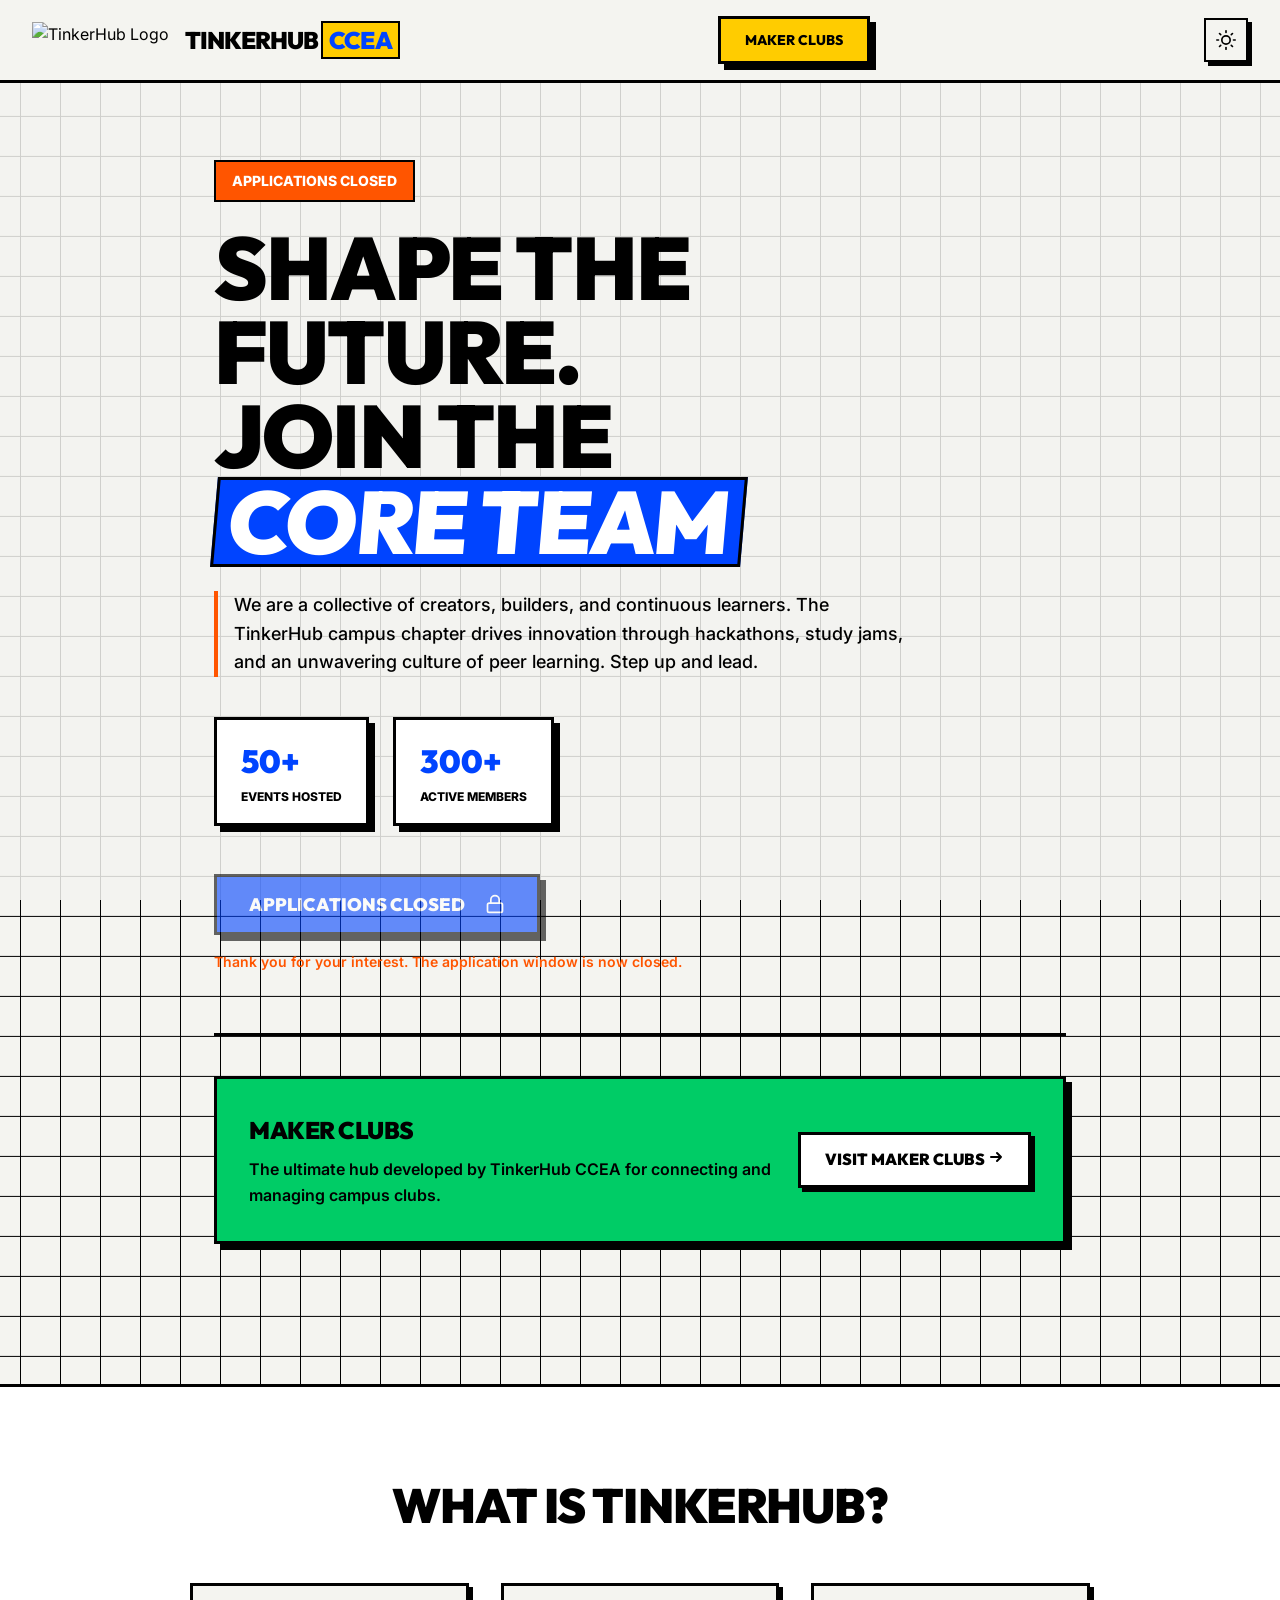
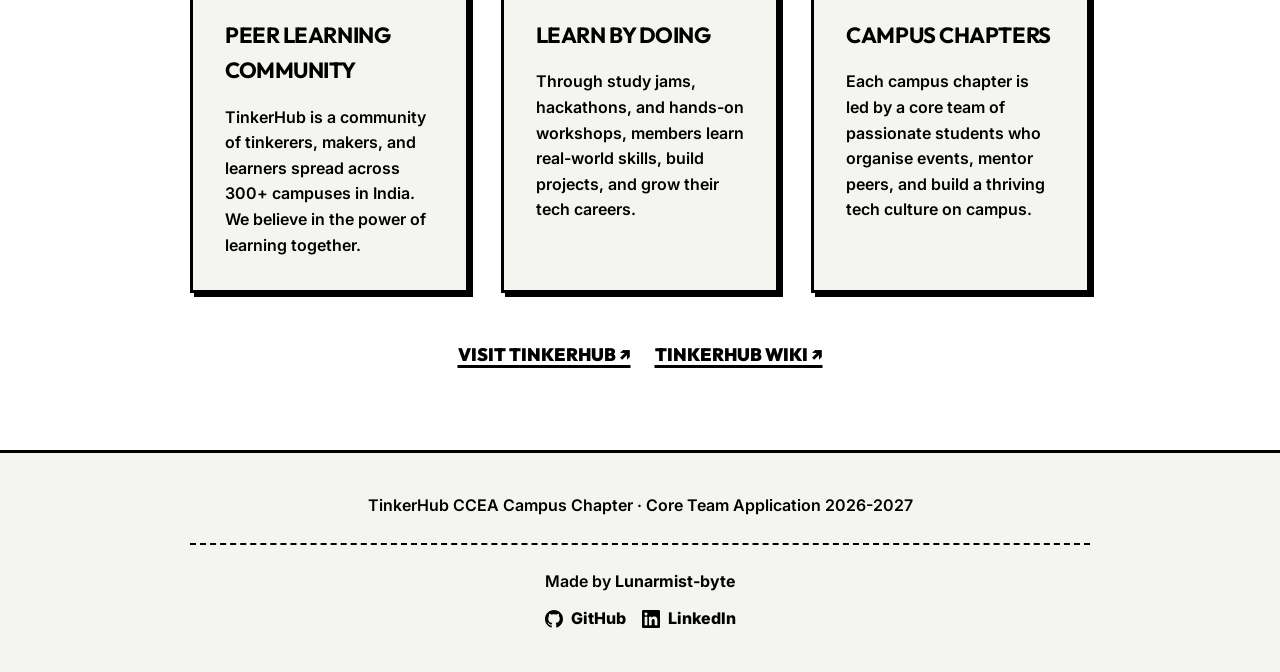
==== commit aedc5117: "applications closed" ====
--- a/index.html
+++ b/index.html
@@ -32,7 +32,8 @@
 
         <main class="main-container">
                 <section class="hero-section" id="hero">
-            <div class="hero-badge">Applications Open for 2026-2027</div>
+            <!-- <div class="hero-badge">Applications Open for 2026-2027</div> -->
+            <div class="hero-badge" style="background: var(--accent-orange); color: white;">Applications Closed</div>
             <h1 class="hero-title">
                 Shape the Future.<br>Join the <span class="gradient-text">Core Team</span>
             </h1>
@@ -50,12 +51,12 @@
                 </div>
                 
             </div>
-            <button class="btn-primary hero-cta" onclick="startApplication()">
+            <button class="btn-primary hero-cta" onclick="alert('Applications are now closed.')" style="opacity: 0.6; cursor: not-allowed; pointer-events: auto;">
                 
-                Start Your Application
-                <svg width="20" height="20" viewBox="0 0 24 24" fill="none" stroke="currentColor" stroke-width="2" stroke-linecap="round" stroke-linejoin="round" style="margin-left: 8px;"><line x1="5" y1="12" x2="19" y2="12"></line><polyline points="12 5 19 12 12 19"></polyline></svg>
+                Applications Closed
+                <svg width="20" height="20" viewBox="0 0 24 24" fill="none" stroke="currentColor" stroke-width="2" stroke-linecap="round" stroke-linejoin="round" style="margin-left: 8px;"><rect x="3" y="11" width="18" height="11" rx="2" ry="2"></rect><path d="M7 11V7a5 5 0 0 1 10 0v4"></path></svg>
             </button>
-            <p class="hero-note">Takes about 5-10 minutes to complete</p>
+            <p class="hero-note" style="color: var(--accent-orange);">Thank you for your interest. The application window is now closed.</p>
         </section>
 
                 <section class="maker-clubs-banner" id="makerBanner">
@@ -73,8 +74,9 @@
             </div>
         </section>
 
-                <div class="form-container" id="formContainer" style="display: none;">
-                        <div class="progress-wrapper">
+        <!-- Form container hidden since applications are closed -->
+        <div class="form-container" id="formContainer" style="display: none;">
+            <div class="progress-wrapper">
                 <div class="progress-bar">
                     <div class="progress-fill" id="progressFill"></div>
                 </div>
@@ -254,7 +256,8 @@
                     </div>
                     <div class="form-group">
                         <label for="lcTech" class="form-label">Tech Stacks & Mentoring <span class="required">*</span></label>
-                        <textarea id="lcTech" class="form-textarea" rows="5" placeholder="Which programming languages, tech stacks, frameworks or tools do you have experience with? Would you be confident mentoring others through study jams on these?" required></textarea>
+                        <p class="field-description">Which programming languages, tech stacks or frameworks or tools do you have experience with? If a study jam or hands-on session is conducted on any of these stacks or frameworks, would you be confident and willing to mentor or guide others through it (If not programming then something with respect to your trade) ?</p>
+                        <textarea id="lcTech" class="form-textarea" rows="5" placeholder="Your answer here..." required></textarea>
                     </div>
                 </div>
                 <div class="step-actions">
@@ -296,11 +299,13 @@
                     </div>
                     <div class="form-group">
                         <label for="witTech" class="form-label">Programming Languages & Mentoring <span class="required">*</span></label>
-                        <textarea id="witTech" class="form-textarea" rows="5" placeholder="Which programming languages are you familiar with? Would you be confident mentoring others through peer learning sessions?" required></textarea>
+                        <p class="field-description">Which programming languages are you familiar with or have worked with before? Additionally, if a study jam or peer learning session is conducted in any of these languages, would you be confident and willing to mentor or guide others through it?(If not programming then something with respect to your trade)</p>
+                        <textarea id="witTech" class="form-textarea" rows="5" placeholder="Your answer here..." required></textarea>
                     </div>
                     <div class="form-group">
                         <label for="witOpenMic" class="form-label">O-Pen Mic Experience <span class="required">*</span></label>
-                        <textarea id="witOpenMic" class="form-textarea" rows="4" placeholder="Were you a part of the previous O-Pen Mic event? If yes, what would you improve or do differently this time, and why?" required></textarea>
+                        <p class="field-description">Were you a part of the previous event O-Pen Mic? If yes, what is one thing you would improve or do differently this time, and why?</p>
+                        <textarea id="witOpenMic" class="form-textarea" rows="4" placeholder="Your answer here..." required></textarea>
                     </div>
                 </div>
                 <div class="step-actions">
@@ -342,11 +347,13 @@
                     </div>
                     <div class="form-group">
                         <label for="outreachTeam" class="form-label">Team Building & Management <span class="required">*</span></label>
-                        <textarea id="outreachTeam" class="form-textarea" rows="5" placeholder="As an Outreach Lead, you'll have a small team. How would you build and manage this team effectively?" required></textarea>
+                        <p class="field-description">Managing outreach, content creation, design, and promotions can be a hectic task for one person. As an Outreach Lead, you will have a small team to support you. How would you build and manage this team effectively?</p>
+                        <textarea id="outreachTeam" class="form-textarea" rows="5" placeholder="Your answer here..." required></textarea>
                     </div>
                     <div class="form-group">
                         <label for="outreachTools" class="form-label">Design & Media Tools <span class="required">*</span></label>
-                        <textarea id="outreachTools" class="form-textarea" rows="4" placeholder="What design and media tools have you used before? List the ones you're comfortable working with." required></textarea>
+                        <p class="field-description">What design and media tools have you used before? Please list the ones you're comfortable working with (e.g., Canva, Figma, Adobe tools, etc.). If a study jam or hands-on session is conducted on any of these tools, would you be confident and willing to mentor or guide others through it?</p>
+                        <textarea id="outreachTools" class="form-textarea" rows="4" placeholder="Your answer here..." required></textarea>
                     </div>
                 </div>
                 <div class="step-actions">
@@ -522,6 +529,6 @@
 
         <iframe id="hiddenFrame" name="hiddenFrame" style="display: none;"></iframe>
 
-    <script src="script.js?v=5"></script>
+    <script src="script.js?v=7"></script>
 </body>
 </html>
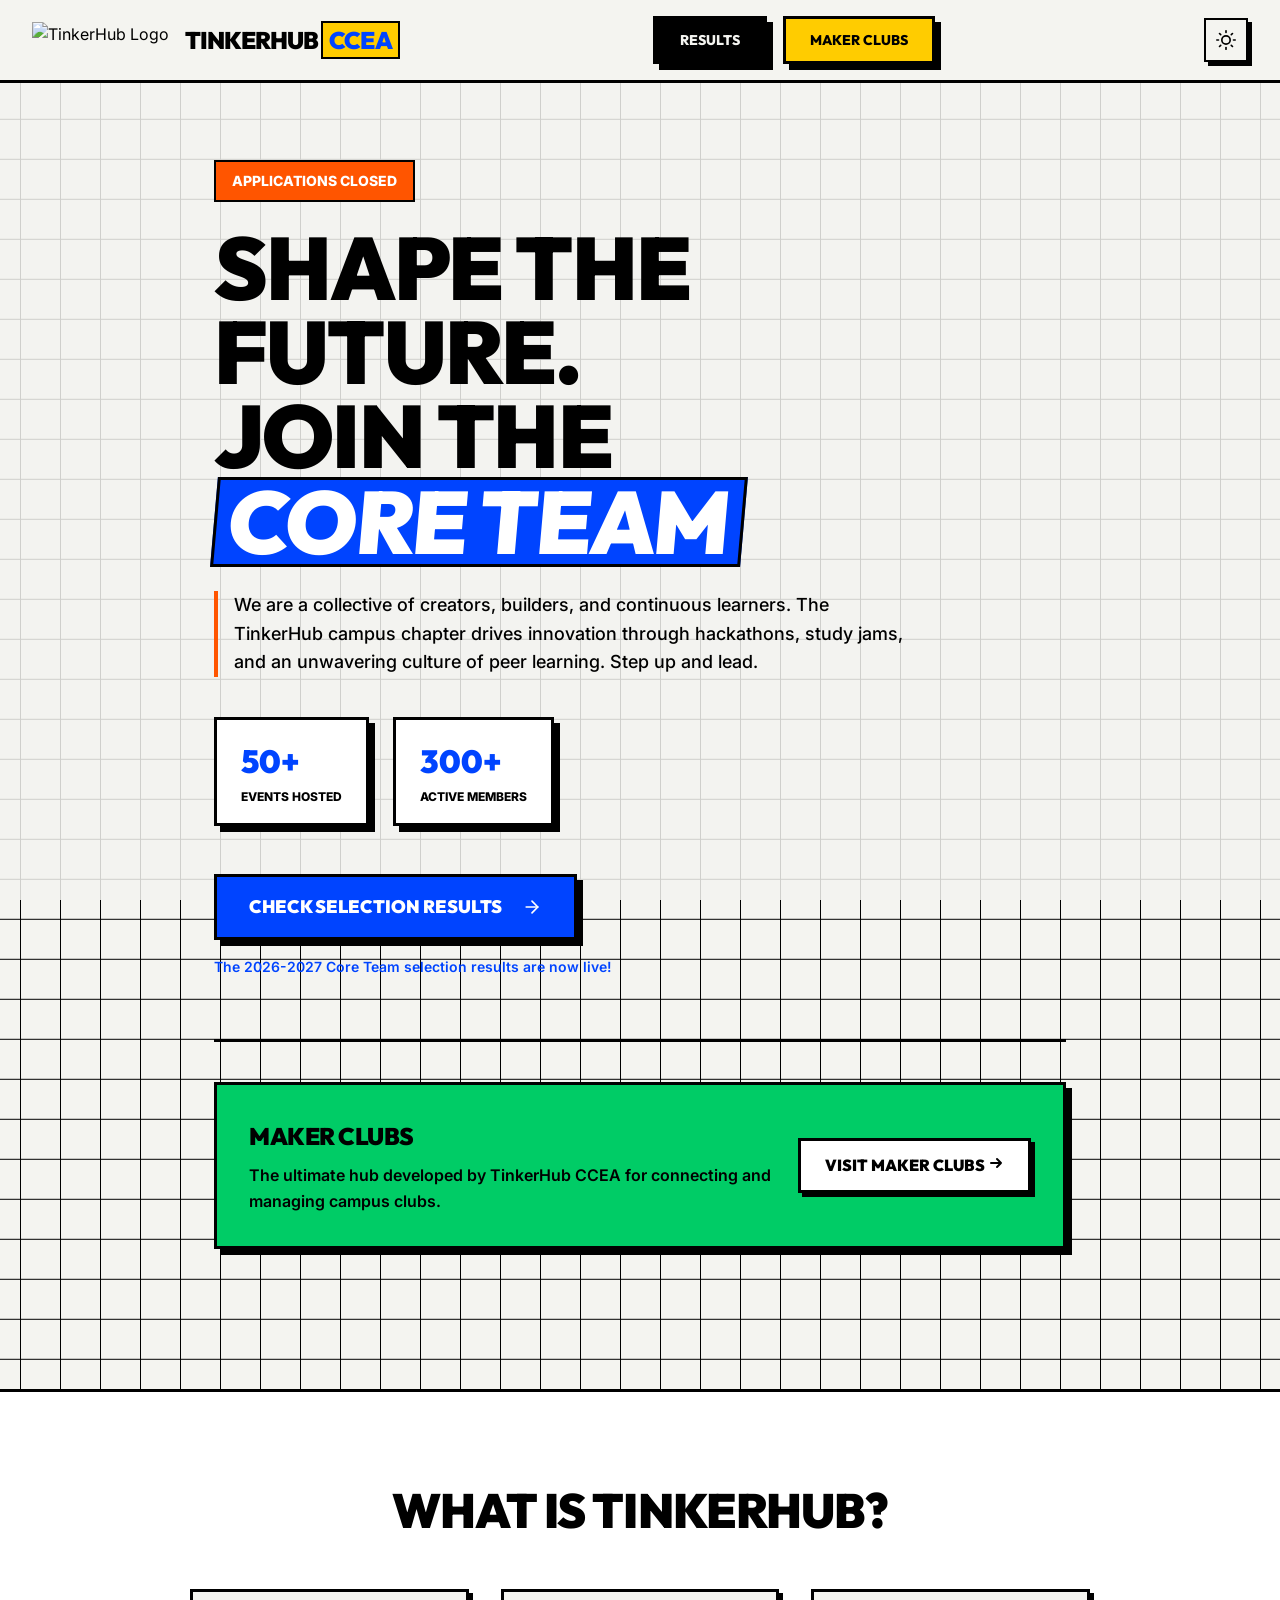
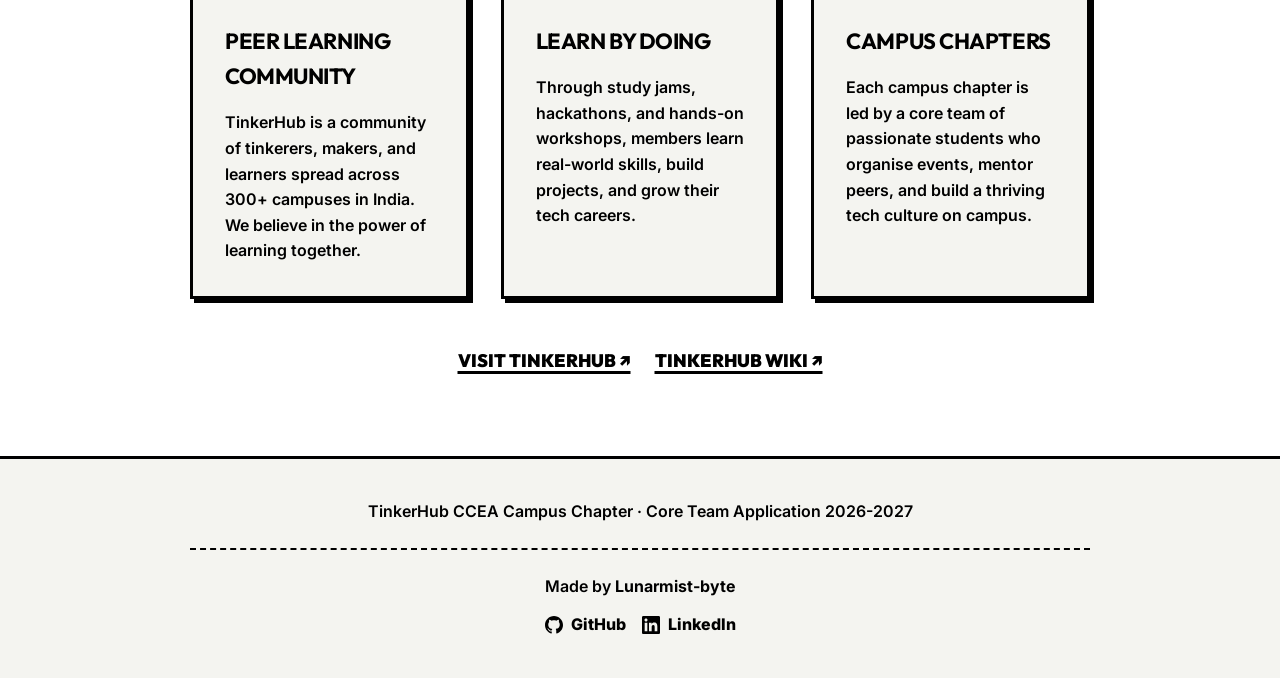
==== commit dce84ea4: "added the results" ====
--- a/index.html
+++ b/index.html
@@ -20,10 +20,14 @@
             <img src="https://wiki.tinkerhub.org/~gitbook/image?url=https%3A%2F%2F2266220085-files.gitbook.io%2F%7E%2Ffiles%2Fv0%2Fb%2Fgitbook-x-prod.appspot.com%2Fo%2Fcollections%252FTdWqDlKNp4TWX9nwmWt2%252Ficon%252FRPw4X0gyIylOz879Kcnc%252FTinkerHub%2520Logo.png%3Falt%3Dmedia%26token%3Db8dc1b07-5b9d-43ee-8c0d-82051d8dd78b&width=120&height=120&sign=4fd618e6&sv=2" alt="TinkerHub Logo" height="36">
             <span class="nav-title">TinkerHub <span class="nav-subtitle">CCEA</span></span>
         </div>
-        <a href="https://maker-clubs.netlify.app" target="_blank" class="nav-cta">
-            
-            Maker Clubs
-        </a>
+        <div style="display: flex; gap: 16px; align-items: center;">
+            <a href="results.html" class="nav-cta" style="background: var(--text-main); color: var(--bg-main);">
+                Results
+            </a>
+            <a href="https://maker-clubs.netlify.app" target="_blank" class="nav-cta">
+                Maker Clubs
+            </a>
+        </div>
         <button class="theme-toggle" id="themeToggle" aria-label="Toggle dark mode">
             <svg class="sun-icon" viewBox="0 0 24 24" fill="none" stroke="currentColor" stroke-width="2" stroke-linecap="round" stroke-linejoin="round"><circle cx="12" cy="12" r="5"></circle><line x1="12" y1="1" x2="12" y2="3"></line><line x1="12" y1="21" x2="12" y2="23"></line><line x1="4.22" y1="4.22" x2="5.64" y2="5.64"></line><line x1="18.36" y1="18.36" x2="19.78" y2="19.78"></line><line x1="1" y1="12" x2="3" y2="12"></line><line x1="21" y1="12" x2="23" y2="12"></line><line x1="4.22" y1="19.78" x2="5.64" y2="18.36"></line><line x1="18.36" y1="5.64" x2="19.78" y2="4.22"></line></svg>
             <svg class="moon-icon" viewBox="0 0 24 24" fill="none" stroke="currentColor" stroke-width="2" stroke-linecap="round" stroke-linejoin="round" style="display:none;"><path d="M21 12.79A9 9 0 1 1 11.21 3 7 7 0 0 0 21 12.79z"></path></svg>
@@ -32,7 +36,6 @@
 
         <main class="main-container">
                 <section class="hero-section" id="hero">
-            <!-- <div class="hero-badge">Applications Open for 2026-2027</div> -->
             <div class="hero-badge" style="background: var(--accent-orange); color: white;">Applications Closed</div>
             <h1 class="hero-title">
                 Shape the Future.<br>Join the <span class="gradient-text">Core Team</span>
@@ -51,12 +54,11 @@
                 </div>
                 
             </div>
-            <button class="btn-primary hero-cta" onclick="alert('Applications are now closed.')" style="opacity: 0.6; cursor: not-allowed; pointer-events: auto;">
-                
-                Applications Closed
-                <svg width="20" height="20" viewBox="0 0 24 24" fill="none" stroke="currentColor" stroke-width="2" stroke-linecap="round" stroke-linejoin="round" style="margin-left: 8px;"><rect x="3" y="11" width="18" height="11" rx="2" ry="2"></rect><path d="M7 11V7a5 5 0 0 1 10 0v4"></path></svg>
-            </button>
-            <p class="hero-note" style="color: var(--accent-orange);">Thank you for your interest. The application window is now closed.</p>
+            <a href="results.html" class="btn-primary hero-cta" style="text-decoration: none; display: inline-flex;">
+                Check Selection Results
+                <svg width="20" height="20" viewBox="0 0 24 24" fill="none" stroke="currentColor" stroke-width="2" stroke-linecap="round" stroke-linejoin="round" style="margin-left: 8px;"><path d="M5 12h14"></path><path d="M12 5l7 7-7 7"></path></svg>
+            </a>
+            <p class="hero-note" style="color: var(--accent-blue); font-weight: 600;">The 2026-2027 Core Team selection results are now live!</p>
         </section>
 
                 <section class="maker-clubs-banner" id="makerBanner">
@@ -73,8 +75,6 @@
                 </a>
             </div>
         </section>
-
-        <!-- Form container hidden since applications are closed -->
         <div class="form-container" id="formContainer" style="display: none;">
             <div class="progress-wrapper">
                 <div class="progress-bar">
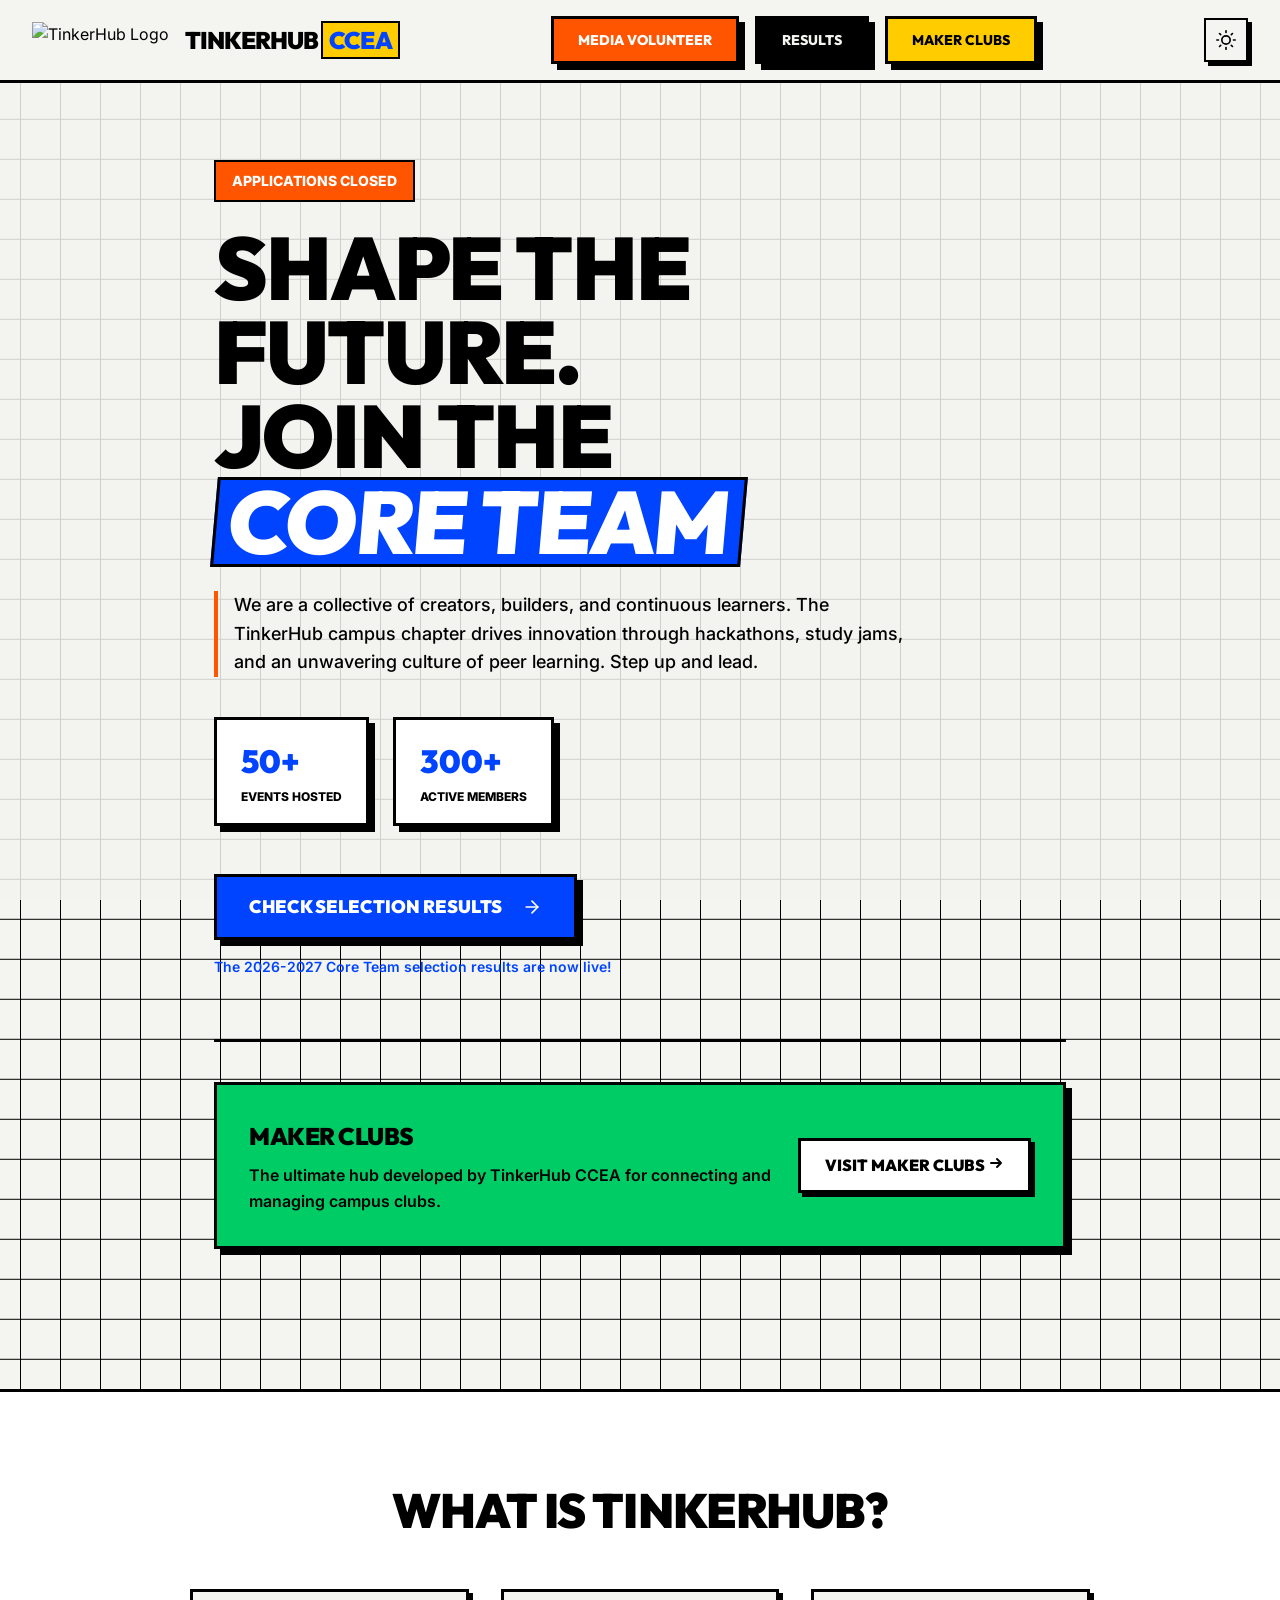
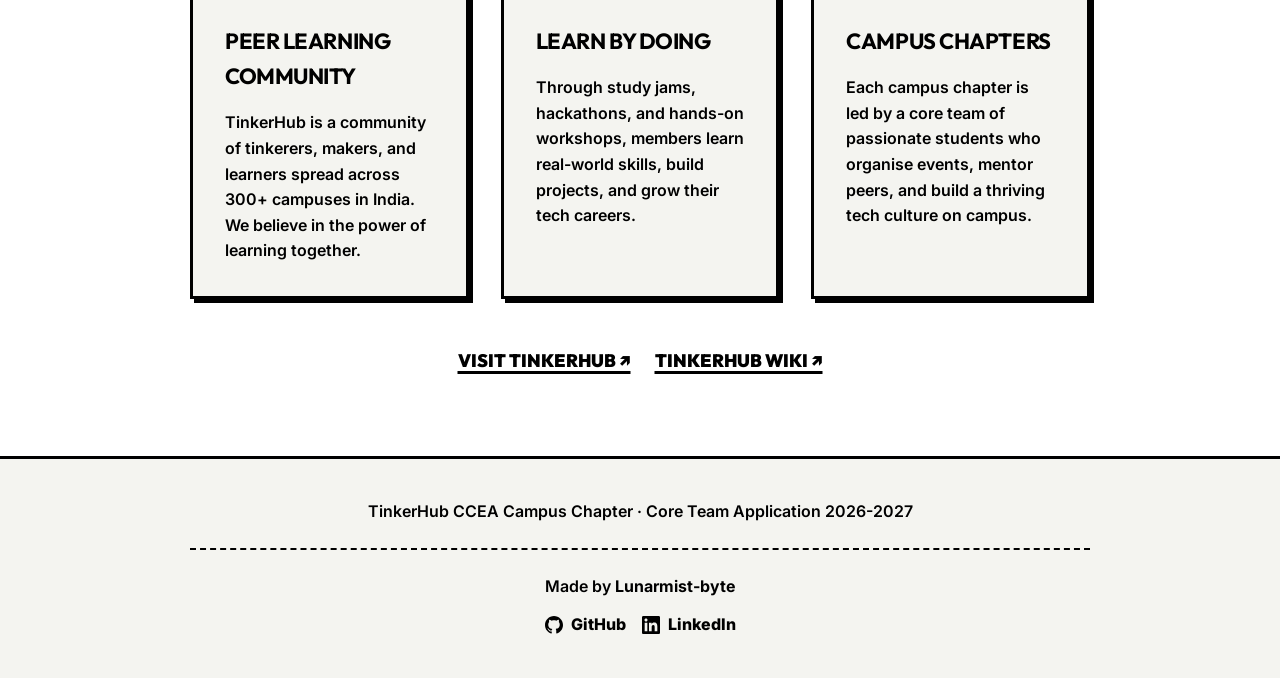
==== commit 0ad5d729: "irfu inte team" ====
--- a/index.html
+++ b/index.html
@@ -20,7 +20,10 @@
             <img src="https://wiki.tinkerhub.org/~gitbook/image?url=https%3A%2F%2F2266220085-files.gitbook.io%2F%7E%2Ffiles%2Fv0%2Fb%2Fgitbook-x-prod.appspot.com%2Fo%2Fcollections%252FTdWqDlKNp4TWX9nwmWt2%252Ficon%252FRPw4X0gyIylOz879Kcnc%252FTinkerHub%2520Logo.png%3Falt%3Dmedia%26token%3Db8dc1b07-5b9d-43ee-8c0d-82051d8dd78b&width=120&height=120&sign=4fd618e6&sv=2" alt="TinkerHub Logo" height="36">
             <span class="nav-title">TinkerHub <span class="nav-subtitle">CCEA</span></span>
         </div>
-        <div style="display: flex; gap: 16px; align-items: center;">
+        <div style="display: flex; gap: 16px; align-items: center; flex-wrap: wrap; justify-content: flex-end;">
+            <a href="media-volunteer.html" class="nav-cta" style="background: var(--accent-orange); color: white;">
+                Media Volunteer
+            </a>
             <a href="results.html" class="nav-cta" style="background: var(--text-main); color: var(--bg-main);">
                 Results
             </a>
@@ -75,6 +78,7 @@
                 </a>
             </div>
         </section>
+
         <div class="form-container" id="formContainer" style="display: none;">
             <div class="progress-wrapper">
                 <div class="progress-bar">
